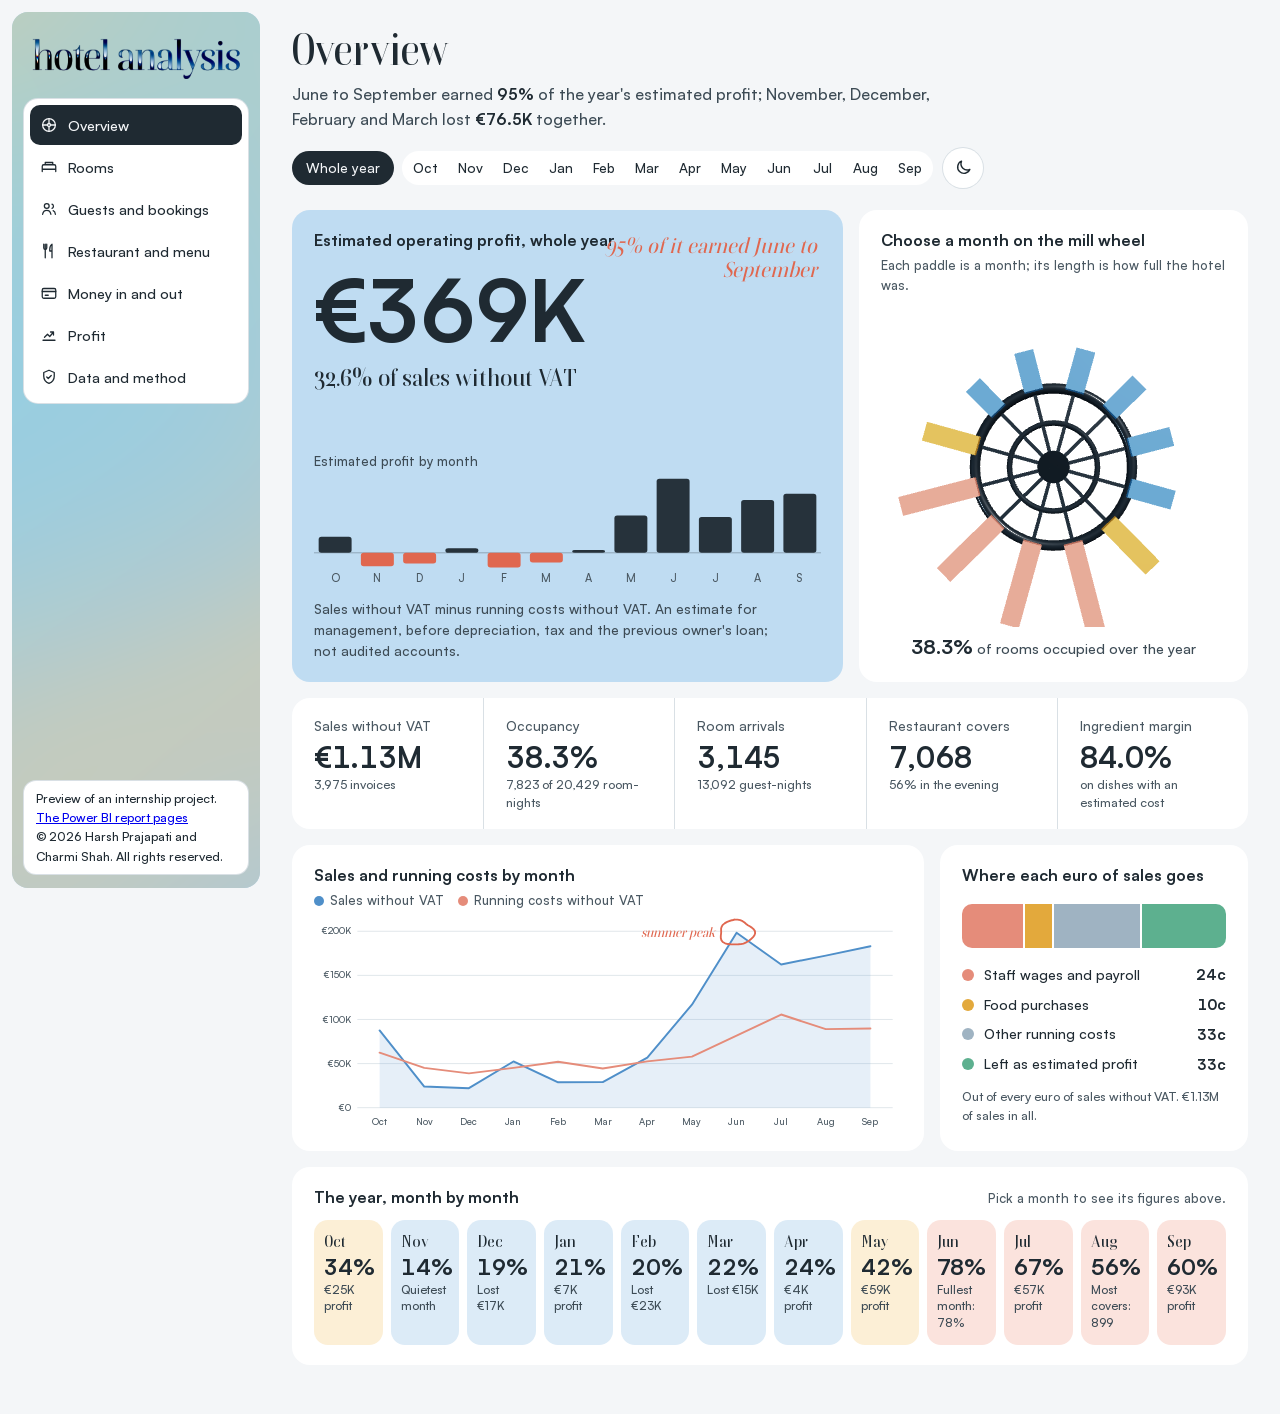
==== index.html @ ceabad47 "Public preview: dashboard website and Power BI report pages" ====
<!doctype html>
<html lang="en">
<head>
<meta charset="utf-8">
<meta name="viewport" content="width=device-width, initial-scale=1">
<title>Hotel analysis</title>
<meta name="description" content="One year of a 57-room hotel in the Vendée, October 2025 to September 2026, from the hotel's own systems.">
<link rel="icon" href="data:image/svg+xml,%3Csvg xmlns=%22http://www.w3.org/2000/svg%22 viewBox=%220 0 32 32%22%3E%3Ccircle cx=%2216%22 cy=%2216%22 r=%2211%22 fill=%22none%22 stroke=%22%2326323B%22 stroke-width=%223%22/%3E%3Cpath d=%22M16 2v8M16 22v8M2 16h8M22 16h8%22 stroke=%22%23E58C7A%22 stroke-width=%224%22/%3E%3C/svg%3E">
<link rel="stylesheet" href="css/fonts.css">
<link rel="stylesheet" href="css/app.css">
<!-- Set the saved light or dark mode before the first paint; the showcase page shares the same key. -->
<script>try { if (localStorage.getItem("hotel-theme") === "dark") document.documentElement.dataset.theme = "dark"; } catch (e) {}</script>
</head>
<body>
<a class="skip" href="#main">Skip to the dashboard</a>
<div class="shell">
  <aside class="side" aria-label="Hotel analysis">
   <div class="side-stage">
    <div class="side-field" id="side-field" aria-hidden="true"></div>
    <a class="brand" href="#overview" aria-label="Hotel analysis, overview">
      <div class="side-logo" id="side-logo"><span class="sr-only">Hotel analysis</span></div>
    </a>
    <nav class="nav" aria-label="Views">
      <a href="#overview" data-view="overview"><svg viewBox="0 0 24 24" aria-hidden="true"><circle cx="12" cy="12" r="8.5"/><circle cx="12" cy="12" r="2"/><path d="M12 3.5v6.5M12 14v6.5M3.5 12H10M14 12h6.5"/></svg>Overview</a>
      <a href="#rooms" data-view="rooms"><svg viewBox="0 0 24 24" aria-hidden="true"><path d="M3 18v-7a2 2 0 0 1 2-2h14a2 2 0 0 1 2 2v7M3 15h18M7 9V6h10v3"/></svg>Rooms</a>
      <a href="#guests" data-view="guests"><svg viewBox="0 0 24 24" aria-hidden="true"><circle cx="9" cy="8" r="3.2"/><path d="M3.5 19c.6-3.4 2.8-5.2 5.5-5.2s4.9 1.8 5.5 5.2M16 5.5a3 3 0 0 1 0 5.6M17.5 14.3c1.7.6 2.8 2.2 3 4.7"/></svg>Guests and bookings</a>
      <a href="#restaurant" data-view="restaurant"><svg viewBox="0 0 24 24" aria-hidden="true"><path d="M7 3v8M5 3v5a2 2 0 0 0 4 0V3M7 11v10M16 21V3c-2.2 1.2-3 3.6-3 7v2h3"/></svg>Restaurant and menu</a>
      <a href="#money" data-view="money"><svg viewBox="0 0 24 24" aria-hidden="true"><rect x="3" y="6" width="18" height="13" rx="2"/><path d="M3 10h18M7 15h4"/></svg>Money in and out</a>
      <a href="#profit" data-view="profit"><svg viewBox="0 0 24 24" aria-hidden="true"><path d="M4 19h16M6 15l4-4 3 3 5-6M14 8h4v4"/></svg>Profit</a>
      <a href="#trust" data-view="trust"><svg viewBox="0 0 24 24" aria-hidden="true"><path d="M12 3l7 3v5c0 4.4-3 8-7 9.5C8 19 5 15.4 5 11V6l7-3z"/><path d="M9 12l2 2 4-4"/></svg>Data and method</a>
    </nav>
    <p class="side-note">Preview of an internship project. <a href="powerbi.html">The Power BI report pages</a><br>© 2026 Harsh Prajapati and Charmi Shah. All rights reserved.</p>
   </div>
  </aside>

  <main id="main" tabindex="-1">
    <header class="top">
      <div class="title-block">
        <h1 id="view-title">Overview</h1>
        <p class="finding" id="view-finding"></p>
      </div>
      <div class="controls">
        <div class="scope" role="group" aria-label="Period">
          <button type="button" class="scope-year" id="scope-year" aria-pressed="true">Whole year</button>
          <div class="months" id="month-chips"></div>
        </div>
        <button type="button" class="theme-toggle" id="theme-toggle" aria-pressed="false" aria-label="Dark mode" title="Dark mode"></button>
      </div>
    </header>
    <div class="view" id="view"></div>
  </main>
</div>
<div class="tip" id="tip" role="status" aria-live="polite" hidden></div>
<p class="sr-only" id="announce" aria-live="polite"></p>

<template id="tpl-overview">
  <section class="grid overview" aria-label="Overview">
    <article class="card hero tint-sky" id="ov-hero">
      <h2 class="card-label" id="ov-hero-label">Estimated operating profit</h2>
      <p class="display" id="ov-profit"></p>
      <p class="hero-sub" id="ov-margin"></p>
      <div class="hero-chart"><p class="hero-chart-label">Estimated profit by month</p><div class="chart" id="ov-cols"></div></div>
      <p class="hero-note" id="ov-hero-note"></p>
      <p class="scrawl" id="ov-scrawl"></p>
    </article>
    <article class="card wheel-card">
      <div class="card-head"><h2>Choose a month on the mill wheel</h2><p class="muted">Each paddle is a month; its length is how full the hotel was.</p></div>
      <div class="wheel-wrap"><div class="wheel-3d" id="wheel"></div></div>
      <p class="wheel-reading" id="wheel-reading" aria-live="polite"></p>
    </article>
    <article class="card kpis" aria-label="Key figures">
      <dl class="kpi-row" id="ov-kpis"></dl>
    </article>
    <article class="card span-8">
      <div class="card-head"><h2>Sales and running costs by month</h2><p class="legend" id="ov-line-legend"></p></div>
      <div class="chart" id="ov-line"></div>
    </article>
    <article class="card span-4 euro-card">
      <div class="card-head"><h2 id="ov-euro-title">Where each euro of sales goes</h2></div>
      <div id="ov-euro"></div>
    </article>
    <article class="card span-12 stream-card">
      <div class="card-head"><h2>The year, month by month</h2><p class="muted">Pick a month to see its figures above.</p></div>
      <ol class="stream" id="ov-stream"></ol>
    </article>
  </section>
</template>


<script src="js/data.js"></script>
<script src="js/fx.js"></script>
<script src="js/charts.js"></script>
<script src="js/app.js"></script>
<script src="js/views/rooms.js"></script>
<script src="js/views/guests.js"></script>
<script src="js/views/restaurant.js"></script>
<script src="js/views/money.js"></script>
<script src="js/views/profit.js"></script>
<script src="js/views/trust.js"></script>
</body>
</html>
---- css/fonts.css ----
/* Generated by scripts/website/make_site_art.py from showcase/src/fonts (Indian Type Foundry, free licence via Fontshare). */
@font-face { font-family: 'Boska'; src: url([data-uri]) format('woff2'); font-weight: 400; font-style: normal; font-display: swap; }
@font-face { font-family: 'Boska'; src: url([data-uri]) format('woff2'); font-weight: 500; font-style: normal; font-display: swap; }
@font-face { font-family: 'Satoshi'; src: url([data-uri]) format('woff2'); font-weight: 400; font-style: normal; font-display: swap; }
@font-face { font-family: 'Satoshi'; src: url([data-uri]) format('woff2'); font-weight: 500; font-style: normal; font-display: swap; }
@font-face { font-family: 'Satoshi'; src: url([data-uri]) format('woff2'); font-weight: 700; font-style: normal; font-display: swap; }
---- css/app.css ----
/* Hotel analysis: the same theme as the showcase page. The deck's palette, light by default with a
   dark twin; Boska for display lines, Satoshi for text and figures; a shader-gradient stage as the sidebar. */
:root {
  --paper: #F4F6F8; --white: #FFFFFF; --ink: #1F2A32; --ink-2: #3D4B55; --muted: #4A5862; --line: #D9E0E5; --pill: #E6EBEF; --hover: #EDF1F4;
  --track: rgba(38, 50, 59, .07); --row: #EEF1F4; --none: #E6EBEF; --tip-bg: #1F2A32; --tip-ink: #FFFFFF; --warn: #B4533F;
  --sky: #4F8FC9; --honey: #E3A93C; --coral: #E58C7A; --mint: #5DB08F; --lavender: #9C8ADB; --slate: #9FB3C2; --marker: #E0674F;
  --t-sky: #DCEBF7; --t-mint: #DDF2E9; --t-honey: #FCEFD6; --t-coral: #FBE3DD; --t-lavender: #ECE7F8; --t-mist: #E6EBEF;
  --h-sky: #BFDCF2; --h-mint: #C4E8D8; --h-honey: #F8E2B4; --h-coral: #F6CFC6; --h-lavender: #E3DCF7;
  --display: "Boska", Georgia, "Times New Roman", serif;
  --text: "Satoshi", "Segoe UI", system-ui, sans-serif;
  --r: 18px; --gap: 16px;
  --ease: cubic-bezier(.2, .8, .2, 1);
  --spring: cubic-bezier(.34, 1.4, .5, 1);
}
html { color-scheme: light; }
html[data-theme="dark"] {
  color-scheme: dark;
  --paper: #11161A; --white: #1A2228; --ink: #ECF1F4; --ink-2: #C5CED5; --muted: #B4BEC6; --line: #2C363E; --pill: #26313A; --hover: #222B32;
  --track: rgba(255, 255, 255, .08); --row: #232C33; --none: #2A343B; --tip-bg: #ECF1F4; --tip-ink: #11161A; --warn: #F0A08E;
  --t-sky: #1D3346; --t-mint: #1C3530; --t-honey: #3A3120; --t-coral: #3D2626; --t-lavender: #2C2840; --t-mist: #26313A;
  --h-sky: #1F3B55; --h-mint: #1D3F35; --h-honey: #43361F; --h-coral: #472C2A; --h-lavender: #302A48;
}
* { box-sizing: border-box; }
body { margin: 0; background: var(--paper); color: var(--ink); font: 500 15.5px/1.55 var(--text); -webkit-font-smoothing: antialiased; transition: background-color .4s var(--ease), color .4s var(--ease); }
h1, h2, h3, p, dl, dd, ol { margin: 0; }
button { font: inherit; color: inherit; }
:focus-visible { outline: 2px solid var(--sky); outline-offset: 2px; border-radius: 6px; }
.sr-only { position: absolute; width: 1px; height: 1px; overflow: hidden; clip: rect(0 0 0 0); white-space: nowrap; }
.skip { position: absolute; left: 12px; top: -48px; background: var(--ink); color: var(--paper); padding: 8px 14px; border-radius: 8px; z-index: 100; }
.skip:focus { top: 12px; }

/* Shell: a stage sidebar (the showcase's gradient field with the liquid logo) and the canvas. 260 + 32 + 1116 + 32 = 1440. */
.shell { display: grid; grid-template-columns: 260px minmax(0, 1fr); min-height: 100dvh; }
.side { position: sticky; top: 0; height: 100dvh; padding: 12px 0 12px 12px; }
.side-stage { position: relative; height: 100%; border-radius: 16px; overflow: hidden; display: flex; flex-direction: column; gap: 18px; padding: 18px 12px 14px; background: var(--h-sky); }
.side-field { position: absolute; inset: 0; z-index: 0; }
.side-stage > :not(.side-field) { position: relative; z-index: 1; }
.brand { display: grid; gap: 4px; text-decoration: none; color: inherit; }
.side-logo { position: relative; width: 100%; }
.side-wordmark { position: relative; width: 100%; }
.side-logo .wordmark-base { position: absolute; inset: 0; -webkit-mask: no-repeat center / contain; mask: no-repeat center / contain; }
html[data-theme="dark"] .side-logo canvas { filter: invert(1) hue-rotate(180deg) brightness(1.05); }
.nav { display: grid; gap: 2px; padding: 6px; background: var(--white); border-radius: 14px; box-shadow: 0 0 0 1px var(--line); }
.nav a { display: flex; align-items: center; gap: 10px; min-height: 40px; padding: 0 10px; border-radius: 10px; color: var(--ink); text-decoration: none; font-size: 14.5px; font-weight: 500; transition: background-color .15s var(--ease); }
.nav a:hover { background: var(--hover); }
.nav a[aria-current="page"] { background: var(--ink); color: var(--paper); }
.nav svg { width: 18px; height: 18px; flex: none; fill: none; stroke: currentColor; stroke-width: 1.7; stroke-linecap: round; stroke-linejoin: round; }
.side-note { margin-top: auto; font-size: 12.5px; color: var(--ink); background: var(--white); padding: 8px 12px; border-radius: 12px; box-shadow: 0 0 0 1px var(--line); }

main { padding: 28px 32px 48px; min-width: 0; outline: none; overflow-x: clip; }
.top { display: flex; flex-wrap: wrap; align-items: flex-end; justify-content: space-between; gap: 16px 24px; margin-bottom: 22px; }
.title-block { max-width: 680px; }
h1 { font: 500 clamp(2.1rem, 1.6rem + 1.4vw, 2.75rem)/1.02 var(--display); letter-spacing: -.02em; }
.finding { margin-top: 10px; font-size: 16px; color: var(--ink-2); max-width: 64ch; }
.finding strong { color: var(--ink); font-weight: 700; }

/* The period control and the light/dark switch. */
.scope { display: flex; align-items: center; gap: 8px; flex-wrap: wrap; }
.scope-year, .months button { min-height: 34px; border: 0; border-radius: 999px; background: var(--white); padding: 0 14px; cursor: pointer; font-size: 13.5px; font-weight: 500;
  transition: background-color .15s var(--ease), color .15s var(--ease), transform .12s var(--ease); }
.months { display: flex; gap: 4px; background: var(--white); padding: 3px; border-radius: 999px; }
.months button { min-height: 28px; min-width: 38px; padding: 0 8px; background: transparent; }
.scope-year:hover, .months button:hover { background: var(--hover); }
.scope-year[aria-pressed="true"], .months button[aria-pressed="true"] { background: var(--ink); color: var(--paper); }
.scope-year:active, .months button:active { transform: scale(.96); }
.theme-toggle { width: 40px; height: 40px; display: grid; place-items: center; border-radius: 50%; border: 0; background: var(--white); color: var(--ink); cursor: pointer;
  box-shadow: 0 0 0 1px var(--line); transition: transform .15s var(--ease), background-color .3s var(--ease); }
.theme-toggle:hover { transform: rotate(-12deg); }
.theme-toggle svg { width: 19px; height: 19px; fill: none; stroke: currentColor; stroke-width: 1.8; stroke-linecap: round; stroke-linejoin: round; }
.controls { display: flex; align-items: center; gap: 10px; flex-wrap: wrap; }
.scope[hidden] { display: none; }

/* The bento grid: 12 columns, one gap. */
.grid { display: grid; grid-template-columns: repeat(12, minmax(0, 1fr)); gap: var(--gap); }
.card { position: relative; background: var(--white); border-radius: var(--r); padding: 20px 22px; min-width: 0; transition: background-color .4s var(--ease); }
.span-4 { grid-column: span 4; } .span-5 { grid-column: span 5; } .span-6 { grid-column: span 6; }
.span-7 { grid-column: span 7; } .span-8 { grid-column: span 8; } .span-12 { grid-column: span 12; }
.card-head { display: flex; flex-wrap: wrap; align-items: baseline; justify-content: space-between; gap: 4px 16px; margin-bottom: 12px; }
.card-head h2, .card-label { font: 700 16px/1.3 var(--text); }
.muted { color: var(--muted); font-size: 13px; }
.tint-sky { background: var(--h-sky); } .tint-mint { background: var(--h-mint); } .tint-honey { background: var(--h-honey); } .tint-coral { background: var(--h-coral); } .tint-lavender { background: var(--h-lavender); }

/* Overview */
.overview .hero { grid-column: span 7; display: flex; flex-direction: column; min-height: 380px; }
.overview .wheel-card { grid-column: span 5; display: flex; flex-direction: column; }
.display { font: 700 clamp(60px, 6.8vw, 104px)/.92 var(--text); letter-spacing: -.035em; margin-top: 18px; font-variant-numeric: tabular-nums; }
.hero-sub { margin-top: 14px; font: 500 24px/1.25 var(--display); }
.hero-chart { margin-top: auto; padding-top: 18px; }
.hero-chart-label { font-size: 13px; color: var(--ink-2); margin-bottom: 6px; }
.chart .col { transition: opacity .25s var(--ease); }
.chart .col.dim { opacity: .3; }
.hero-note { margin-top: 14px; max-width: 460px; font-size: 13.5px; color: var(--ink-2); }
.scrawl { position: absolute; right: 26px; top: 24px; max-width: 220px; font: italic 500 21px/1.15 var(--display); color: var(--marker); text-align: right; }
.wheel-wrap { position: relative; flex: 1; display: grid; place-items: center; min-height: 300px; }
.wheel-3d { position: relative; width: 100%; height: 320px; }
.wheel-reading { text-align: center; font-size: 14.5px; color: var(--ink-2); margin-top: 4px; min-height: 1.5em; }
.wheel-reading strong { color: var(--ink); font-size: 20px; font-weight: 700; }
/* The flat wheel, kept for computers without WebGL. */
.wheel { width: min(100%, 330px); height: auto; overflow: visible; }
.wheel .rotor, .wheel .label text { transition: transform .9s var(--spring); transform-box: view-box; transform-origin: 200px 200px; }
.wheel .label text { transform-box: fill-box; transform-origin: center; }
.wheel .paddle { cursor: pointer; outline: none; }
.wheel .paddle rect { transition: opacity .25s var(--ease); }
.wheel.has-pick .paddle rect { opacity: .38; }
.wheel .paddle.on rect { opacity: 1; }
.wheel .hub-label { font: 700 24px var(--text); fill: var(--ink); }
.wheel .hub-sub { font: 11.5px var(--text); fill: var(--muted); }
.wheel .month-text { font: 700 13px var(--text); fill: var(--muted); }

.kpis { grid-column: span 12; padding: 0; }
.kpi-row { display: grid; grid-template-columns: repeat(var(--cols, 5), minmax(0, 1fr)); }
.kpi-row > div { padding: 18px 22px; border-left: 1px solid var(--line); }
.kpi-row > div:first-child { border-left: 0; }
.kpi-row dt { font-size: 13.5px; color: var(--muted); }
.kpi-row dd { font: 700 29px/1.15 var(--text); margin-top: 4px; font-variant-numeric: tabular-nums; letter-spacing: -.01em; }
.kpi-row .sub { display: block; font: 500 12.5px/1.4 var(--text); color: var(--muted); margin-top: 2px; letter-spacing: 0; }

.legend { display: flex; gap: 14px; font-size: 13px; color: var(--muted); flex-wrap: wrap; }
.legend i { display: inline-block; width: 10px; height: 10px; border-radius: 50%; margin-right: 6px; vertical-align: -1px; }
.chart svg { display: block; width: 100%; height: auto; overflow: visible; }
.chart .grid-line { stroke: var(--line); stroke-width: 1; }
.chart .axis-text { font: 500 12px var(--text); fill: var(--muted); }
.chart .band { fill: var(--ink); opacity: .06; transition: transform .45s var(--ease), opacity .3s var(--ease); }
.chart .hit { fill: transparent; cursor: pointer; outline: none; }
.chart .hit:focus-visible { fill: rgba(79, 143, 201, .1); }
.chart path.line { fill: none; stroke-width: 2.5; stroke-linejoin: round; stroke-linecap: round; }
.chart .dot { transition: r .2s var(--ease); }
.chart .mark-path { fill: none; stroke: var(--marker); stroke-width: 2.4; stroke-linecap: round; stroke-linejoin: round; }
.chart .mark-text { font: italic 500 17px var(--display); fill: var(--marker); }

.euro-card { display: flex; flex-direction: column; }
.euro-bar { display: flex; height: 44px; border-radius: 10px; overflow: hidden; margin: 6px 0 16px; gap: 2px; }
.euro-bar span { transition: flex-grow .6s var(--ease); min-width: 0; }
.euro-list { display: grid; gap: 8px; font-size: 14px; }
.euro-list li { display: grid; grid-template-columns: 12px 1fr auto; gap: 10px; align-items: center; }
.euro-list i { width: 12px; height: 12px; border-radius: 50%; }
.euro-list b { font: 700 15px var(--text); font-variant-numeric: tabular-nums; }
.euro-year { margin-top: 16px; }
.euro-year .euro-bar { height: 16px; margin: 6px 0 0; border-radius: 6px; }
.euro-note { margin-top: auto; padding-top: 12px; font-size: 12.5px; color: var(--muted); }

/* The month-by-month stream: colour blocks on one line of time. */
.stream { list-style: none; padding: 0; display: grid; grid-template-columns: repeat(12, minmax(0, 1fr)); gap: 8px; }
.stream li { position: relative; }
.stream button { position: relative; width: 100%; height: 100%; text-align: left; border: 0; border-radius: 14px; padding: 12px 10px 14px; cursor: pointer; display: grid; gap: 4px; align-content: start;
  color: var(--ink); transition: transform .25s var(--spring), box-shadow .2s var(--ease); }
.stream button:hover, .stream button:focus-visible { transform: translateY(-3px); }
.stream button[aria-pressed="true"] { box-shadow: inset 0 0 0 2px var(--ink); transform: translateY(-3px); }
.stream .m { font: 500 16px var(--display); }
.stream .v { font: 700 22px/1 var(--text); font-variant-numeric: tabular-nums; }
.stream .s { font-size: 12px; color: var(--ink-2); line-height: 1.35; }
.band-low { background: var(--t-sky); } .band-mid { background: var(--t-honey); } .band-high { background: var(--t-coral); }

.tip { position: fixed; z-index: 50; pointer-events: none; background: var(--tip-bg); color: var(--tip-ink); font-size: 13px; line-height: 1.45; padding: 8px 10px; border-radius: 8px; max-width: 260px; transform: translate(-50%, calc(-100% - 12px)); }
.tip b { font-weight: 700; }

/* Moving between views: the canvas slides and fades (View Transitions); cards rise in order. */
.view { view-transition-name: view; }
::view-transition-old(view) { animation: .18s var(--ease) both view-out; }
::view-transition-new(view) { animation: .38s var(--ease) both view-in; }
@keyframes view-out { to { opacity: 0; transform: translateY(-8px); } }
@keyframes view-in { from { opacity: 0; transform: translateY(14px); } }
.reveal { animation: rise .5s var(--ease) both; animation-delay: calc(var(--i, 0) * 60ms); }
@keyframes rise { from { opacity: 0; translate: 0 14px; } }

/* ---------- Pieces used by the six views ---------- */
.chart .value-text { font: 700 12.5px var(--text); fill: var(--ink); font-variant-numeric: tabular-nums; }
.chart .seg-text { font: 700 11px var(--text); fill: #1F2A32; opacity: .85; pointer-events: none; }
.chart .stack, .chart .col, .chart .day, .chart .pt { transition: opacity .25s var(--ease); }
.chart .stack.dim, .chart .day.dim, .chart .pt.dim { opacity: .22; }
.chart .day { cursor: pointer; }
.chart .day:hover { stroke: var(--ink); stroke-width: 1.5; }
.chart .quad-line { stroke: var(--ink); stroke-opacity: .25; stroke-dasharray: 4 4; }
.chart .quad-text { font: italic 500 15px var(--display); fill: var(--marker); }
.chart .pt { stroke: var(--white); stroke-width: 1; fill-opacity: .85; }
.chart .pt:hover { stroke: var(--ink); stroke-width: 2; }
.calendar { min-width: 760px; }
#rm-cal { overflow-x: auto; }
.cal-wrap { position: relative; touch-action: none; }
.cal-note, .small-note { margin-top: 8px; font-size: 12.5px; color: var(--muted); }
.scrawl-inline { margin-top: 8px; font: italic 500 19px/1.2 var(--display); color: var(--marker); }
/* liquid-glass-js draws the lens over the calendar; this handle carries the drag and the keyboard. */
.lens-handle { position: absolute; left: 0; top: 0; border-radius: 50%; cursor: grab; z-index: 5; }
.lens-handle:active { cursor: grabbing; }
.lens-handle:focus-visible { outline: 2px solid var(--sky); outline-offset: 4px; }
.lqg-glass { pointer-events: none !important; }

.ring-wrap, .coin-wrap { display: grid; grid-template-columns: auto 1fr; gap: 24px; align-items: center; }
.ring { width: 210px; height: 210px; display: block; }
.ring .seg { transition: stroke-dasharray .8s var(--ease), stroke-dashoffset .8s var(--ease); }
.ring-big { font: 700 25px var(--text); fill: var(--ink); }
.ring-small { font: 500 13px var(--text); fill: var(--muted); }
.ring-legend { list-style: none; padding: 0; margin: 0; display: grid; gap: 10px; font-size: 14px; }
.ring-legend li { display: grid; grid-template-columns: 12px 1fr auto; column-gap: 10px; align-items: baseline; }
.ring-legend i { width: 12px; height: 12px; border-radius: 50%; align-self: center; }
.ring-legend b { font: 700 16px var(--text); font-variant-numeric: tabular-nums; }
.ring-legend small { grid-column: 2 / 4; color: var(--muted); font-size: 12px; margin-top: -2px; }

.barlist { list-style: none; padding: 0; margin: 0; display: grid; gap: 10px; }
.barlist li { display: grid; grid-template-columns: minmax(120px, 34%) 1fr 84px; column-gap: 12px; align-items: center; font-size: 14px; }
.barlist .bl-track { height: 12px; border-radius: 6px; background: var(--track); overflow: hidden; }
.barlist .bl-fill { display: block; height: 100%; width: 0; border-radius: 6px; transition: width .7s var(--ease); }
.barlist .bl-value { font: 700 15px var(--text); text-align: right; font-variant-numeric: tabular-nums; }
.barlist .bl-note { grid-column: 1 / 4; font-size: 12px; color: var(--muted); margin-top: -4px; }
.barlist .bl-note:empty { display: none; }
.barlist li.zero .bl-value { color: var(--muted); }
.barlist-wide .barlist { grid-template-columns: repeat(2, minmax(0, 1fr)); column-gap: 40px; }
.barlist-wide .barlist li { grid-template-columns: minmax(120px, 34%) 1fr 116px; }
.equation { display: flex; flex-wrap: wrap; align-items: baseline; gap: 6px 10px; margin-top: 22px; padding-top: 16px; border-top: 1px dashed var(--line); font-size: 12.5px; color: var(--ink-2); }
.equation span { display: grid; }
.equation b { font: 700 18px var(--text); color: var(--ink); font-variant-numeric: tabular-nums; }
.equation i { font: italic 500 22px var(--display); color: var(--marker); }

.filters { display: flex; flex-wrap: wrap; gap: 6px; margin-bottom: 10px; }
.filters button, .ghost { min-height: 32px; border: 1px solid var(--line); background: var(--white); border-radius: 999px; padding: 0 12px; cursor: pointer; font-size: 13px; font-weight: 500; display: inline-flex; align-items: center; gap: 6px;
  transition: background-color .15s var(--ease), border-color .15s var(--ease); }
.filters button i { width: 9px; height: 9px; border-radius: 50%; }
.filters button[aria-pressed="true"] { background: var(--ink); border-color: var(--ink); color: var(--paper); }
.filters button:hover, .ghost:hover { border-color: var(--ink); }
.search input { min-height: 36px; width: min(280px, 60vw); border: 1px solid var(--line); border-radius: 999px; padding: 0 14px; font: inherit; font-size: 14px; background: var(--white); color: var(--ink); }
.search input:focus { outline: 2px solid var(--sky); outline-offset: 1px; }
.table-wrap { overflow-x: auto; }
table.data { width: 100%; border-collapse: collapse; font-size: 13.5px; font-variant-numeric: tabular-nums; }
table.data th, table.data td { padding: 9px 10px; text-align: right; border-bottom: 1px solid var(--row); white-space: nowrap; }
table.data thead th { font-weight: 500; color: var(--muted); font-size: 12.5px; cursor: pointer; user-select: none; border-bottom-color: var(--line); }
table.data thead th[aria-sort="descending"]::after { content: " ↓"; color: var(--ink); }
table.data thead th[aria-sort="ascending"]::after { content: " ↑"; color: var(--ink); }
table.data .left { text-align: left; }
table.data tbody th { font-weight: 700; white-space: normal; min-width: 180px; }
table.data tbody th small { display: block; font-weight: 500; color: var(--muted); font-size: 11.5px; }
table.data tbody tr { transition: background-color .15s var(--ease); }
table.data tbody tr:hover { background: rgba(79, 143, 201, .08); }
table.data .dot { display: inline-block; width: 8px; height: 8px; border-radius: 50%; margin-right: 6px; }
table.data td.warn { color: var(--warn); }
table.data.compact th, table.data.compact td { padding: 7px 4px; white-space: normal; font-size: 13px; }
table.data.compact tbody th { min-width: 0; font-weight: 500; }
table.data.compact td { font: 700 14px var(--text); }
.table-foot { display: flex; justify-content: space-between; align-items: center; margin-top: 10px; font-size: 13px; color: var(--muted); }

.coins { display: grid; grid-template-columns: repeat(10, 18px); gap: 5px; }
.coins i { width: 18px; height: 18px; border-radius: 50%; background: transparent; box-shadow: inset 0 0 0 1px var(--line);
  transition: background-color .45s var(--ease); transition-delay: calc(var(--i) * 6ms); }

.steps { list-style: none; padding: 0; margin: 0; display: grid; grid-template-columns: repeat(5, minmax(0, 1fr)); gap: 28px; }
.steps li { position: relative; border-radius: 16px; padding: 16px; }
.steps h3 { font: 700 16px var(--text); }
.steps .step-n { font: 700 32px/1.1 var(--text); margin: 6px 0 4px; }
.steps .step-n span { font: 500 14px var(--text); margin-left: 6px; color: var(--ink-2); }
.steps p { font-size: 13px; color: var(--ink-2); }
.step-arrow { position: absolute; right: -24px; top: 42%; width: 20px; height: 20px; z-index: 2; color: var(--marker); }
.t-sky { background: var(--t-sky); } .t-mint { background: var(--t-mint); } .t-honey { background: var(--t-honey); } .t-coral { background: var(--t-coral); } .t-lavender { background: var(--t-lavender); }
.ticks, .plain { margin: 0; padding: 0; list-style: none; display: grid; gap: 10px; font-size: 14px; }
.ticks li { position: relative; padding-left: 28px; }
.ticks li::before { content: ""; position: absolute; left: 4px; top: 4px; width: 7px; height: 12px; border: solid var(--ink); border-width: 0 2.5px 2.5px 0; rotate: 40deg; }
.plain li { padding-left: 16px; position: relative; }
.plain li::before { content: ""; position: absolute; left: 2px; top: 9px; width: 6px; height: 6px; border-radius: 50%; background: var(--marker); }
.sources { display: grid; grid-template-columns: repeat(4, minmax(0, 1fr)); gap: 20px; margin: 0; }
.sources dt { font-weight: 700; }
.sources dd { margin: 4px 0 0; font-size: 13.5px; color: var(--ink-2); }
.sources b { font: 700 22px var(--text); color: var(--ink); display: block; }
.profit-hero { transition: background-color .5s var(--ease); }

/* Dark mode: chart marks drawn in the light theme's ink take the dark theme's colours. */
html[data-theme="dark"] .chart rect[fill="#26323B"] { fill: var(--ink); }
html[data-theme="dark"] .chart line[stroke="#26323B"] { stroke: var(--ink); }
html[data-theme="dark"] .chart rect[fill="#E6EBEF"], html[data-theme="dark"] .chart rect[fill="#E1E6EA"] { fill: var(--none); }
html[data-theme="dark"] .ring circle[stroke="#EEF1F4"] { stroke: var(--row); }

@media (max-width: 1180px) {
  .overview .hero, .overview .wheel-card { grid-column: span 12; }
  .kpi-row { grid-template-columns: repeat(3, minmax(0, 1fr)); }
  .kpi-row > div:nth-child(4) { border-left: 0; }
  .span-8, .span-4, .span-5, .span-6, .span-7 { grid-column: span 12; }
  .stream { grid-template-columns: repeat(6, minmax(0, 1fr)); }
  .steps { grid-template-columns: repeat(3, minmax(0, 1fr)); }
  .step-arrow { display: none; }
  .sources { grid-template-columns: repeat(2, minmax(0, 1fr)); }
}
@media (max-width: 760px) {
  .shell { grid-template-columns: minmax(0, 1fr); } /* minmax: the month buttons scroll instead of widening the page */
  .side { position: static; height: auto; padding: 10px; }
  .side-stage { height: auto; flex-direction: column; gap: 10px; padding: 12px; }
  .side-logo { width: 180px; }
  .side-note { display: none; }
  .nav { display: flex; overflow-x: auto; gap: 4px; }
  .nav a { white-space: nowrap; }
  main { padding: 20px 16px 40px; }
  .controls, .scope { width: 100%; min-width: 0; flex-wrap: nowrap; }
  .months { overflow-x: auto; min-width: 0; flex: 1 1 auto; scrollbar-width: thin; }
  .kpi-row { grid-template-columns: repeat(2, minmax(0, 1fr)); }
  .kpi-row > div:nth-child(odd) { border-left: 0; }
  .stream { grid-template-columns: repeat(3, minmax(0, 1fr)); }
  .ring-wrap, .coin-wrap { grid-template-columns: 1fr; justify-items: center; }
  .barlist-wide .barlist { grid-template-columns: 1fr; }
  .barlist li { grid-template-columns: minmax(100px, 40%) 1fr 70px; }
  .steps, .sources { grid-template-columns: 1fr; }
  .scrawl { position: static; text-align: left; margin-top: 12px; }
}
@media (prefers-reduced-motion: reduce) {
  *, *::before, *::after { animation-duration: .01ms !important; animation-delay: 0s !important; transition-duration: .01ms !important; }
  ::view-transition-old(view), ::view-transition-new(view) { animation: none; }
}
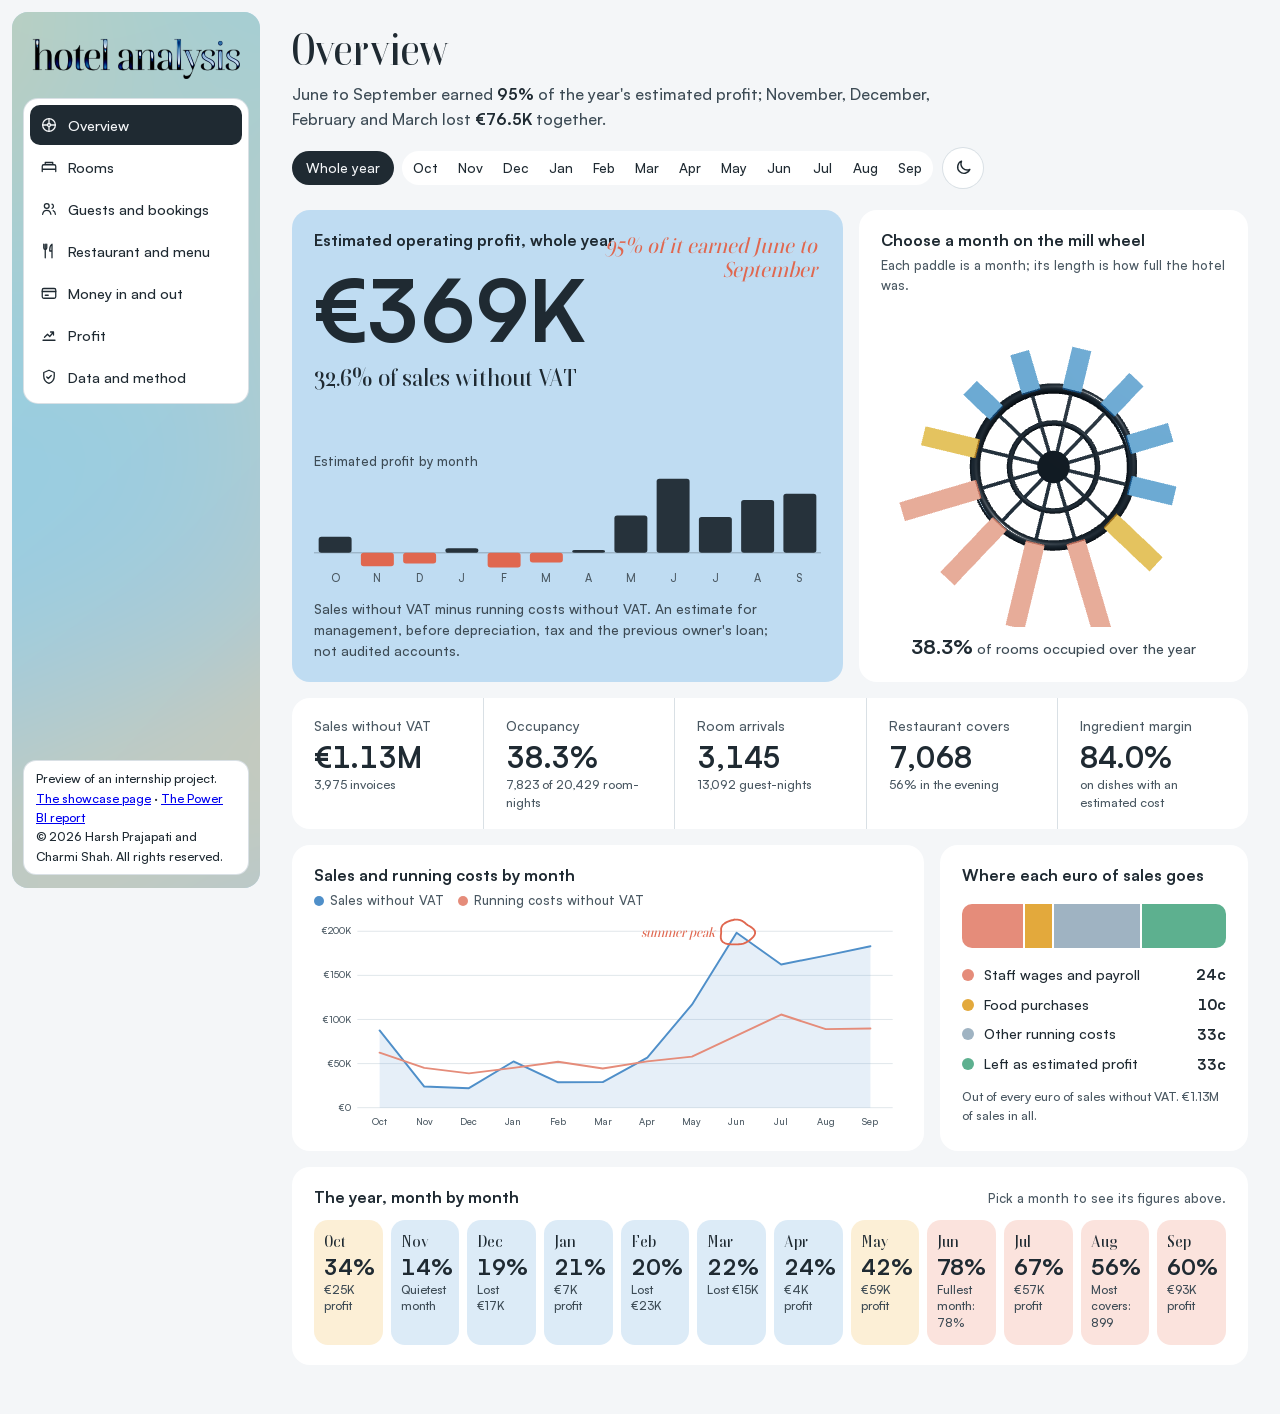
==== commit 53271dfe: "Add the showcase page, an animated README and a richer Power BI page" ====
--- a/index.html
+++ b/index.html
@@ -29,7 +29,7 @@
       <a href="#profit" data-view="profit"><svg viewBox="0 0 24 24" aria-hidden="true"><path d="M4 19h16M6 15l4-4 3 3 5-6M14 8h4v4"/></svg>Profit</a>
       <a href="#trust" data-view="trust"><svg viewBox="0 0 24 24" aria-hidden="true"><path d="M12 3l7 3v5c0 4.4-3 8-7 9.5C8 19 5 15.4 5 11V6l7-3z"/><path d="M9 12l2 2 4-4"/></svg>Data and method</a>
     </nav>
-    <p class="side-note">Preview of an internship project. <a href="powerbi.html">The Power BI report pages</a><br>© 2026 Harsh Prajapati and Charmi Shah. All rights reserved.</p>
+    <p class="side-note">Preview of an internship project. <a href="showcase/index.html">The showcase page</a> · <a href="powerbi.html">The Power BI report</a><br>© 2026 Harsh Prajapati and Charmi Shah. All rights reserved.</p>
    </div>
   </aside>
 
